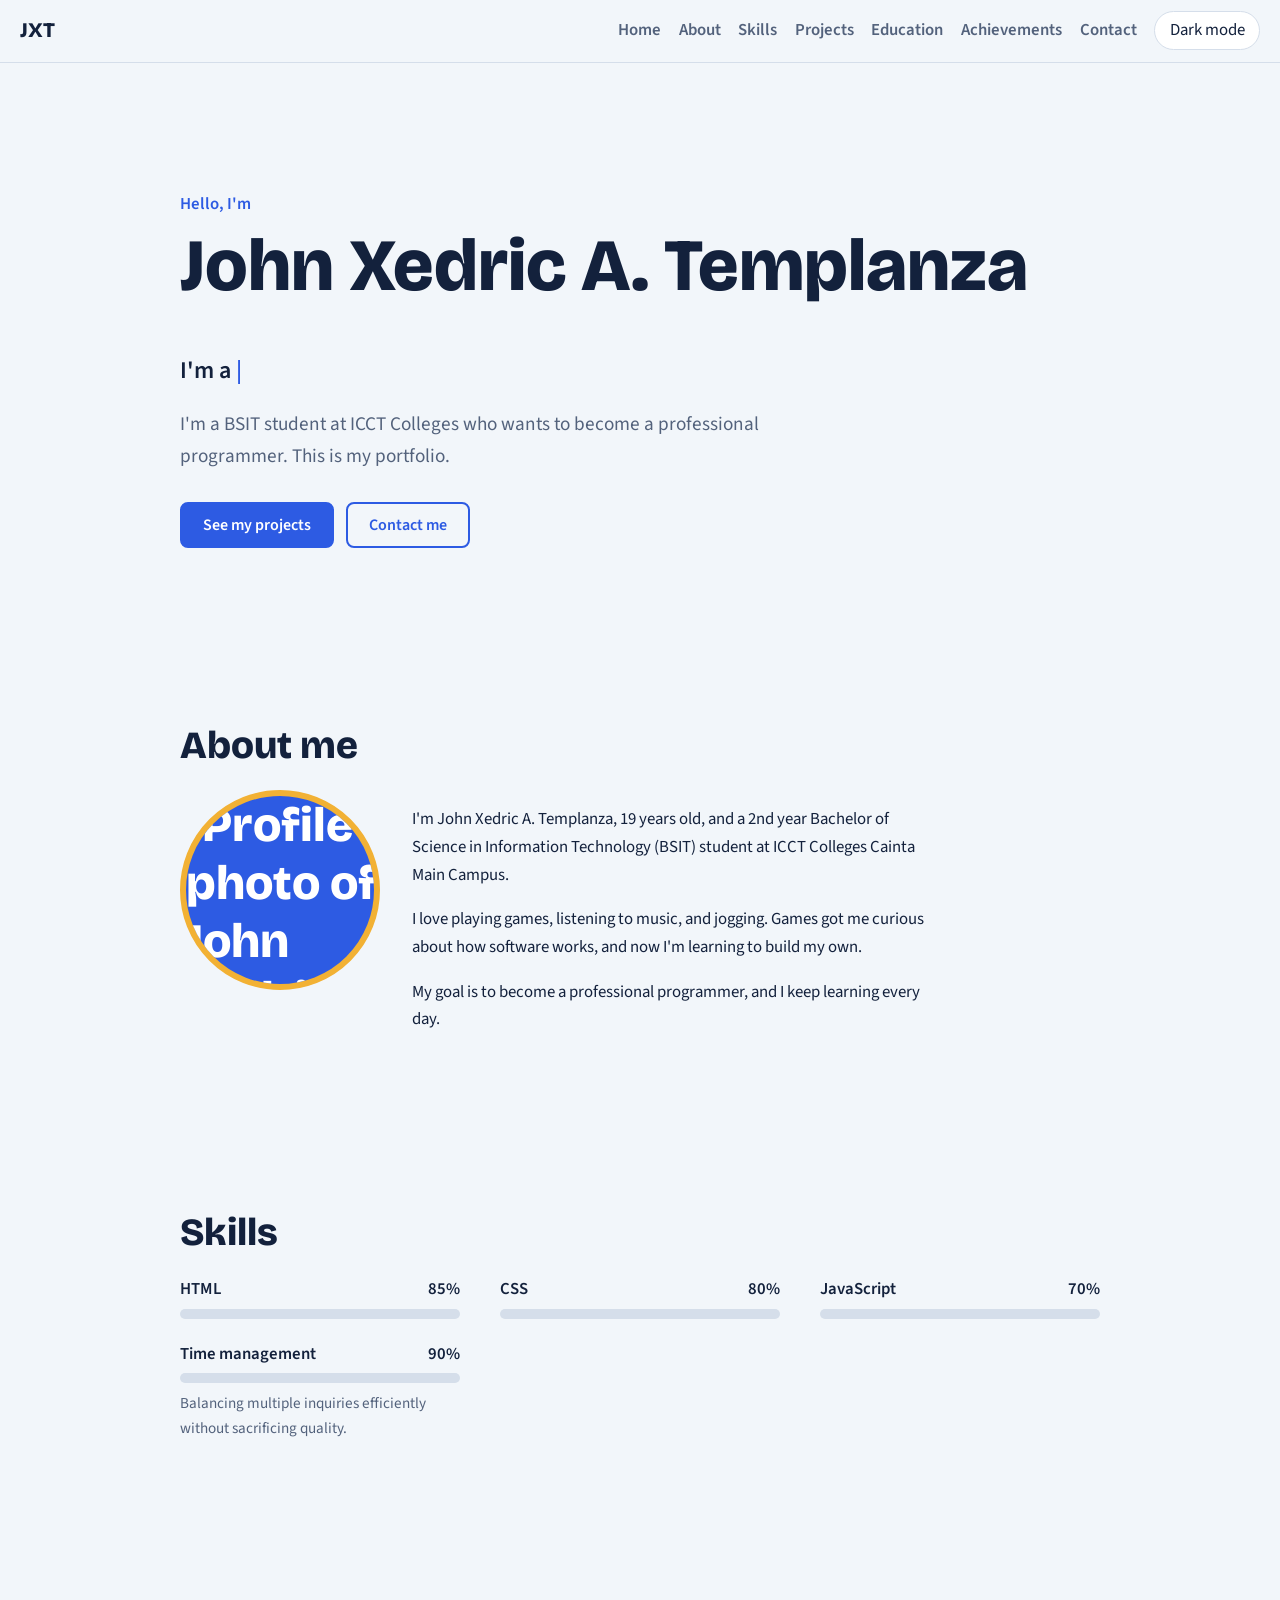
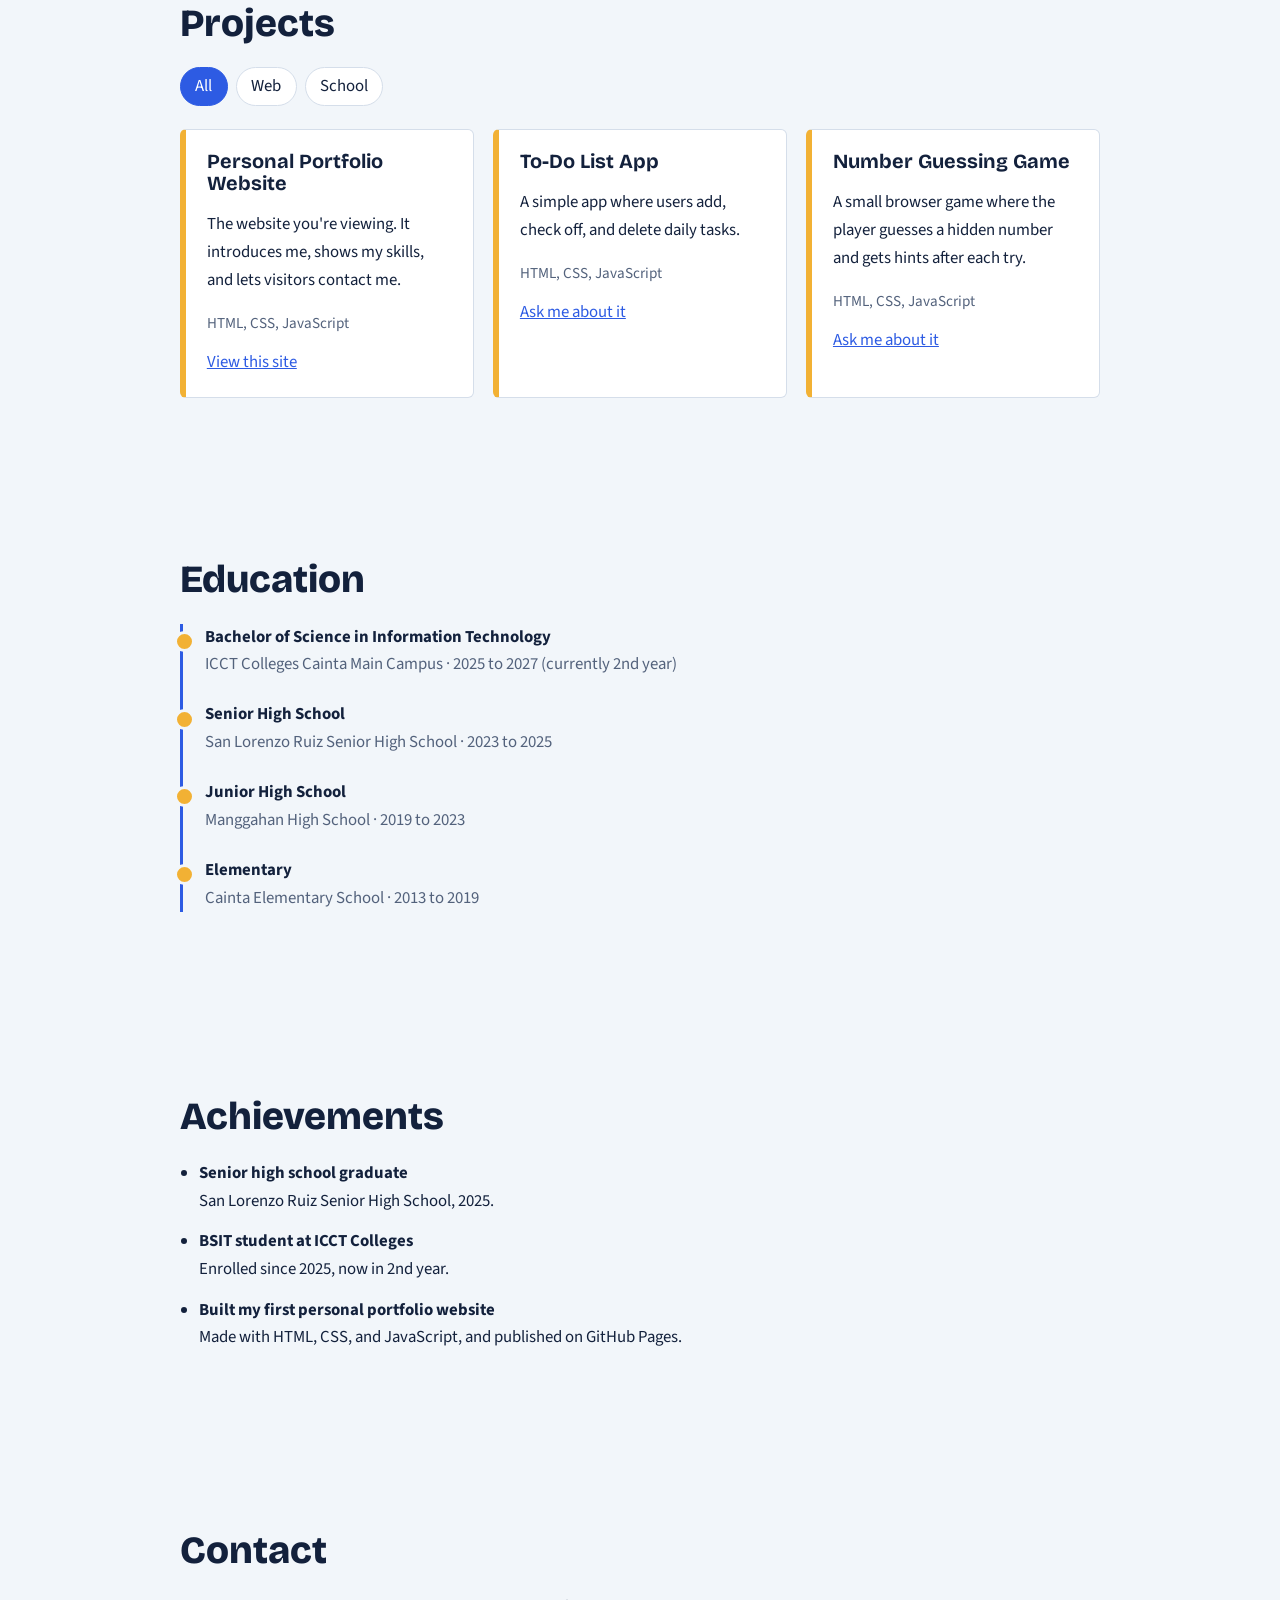
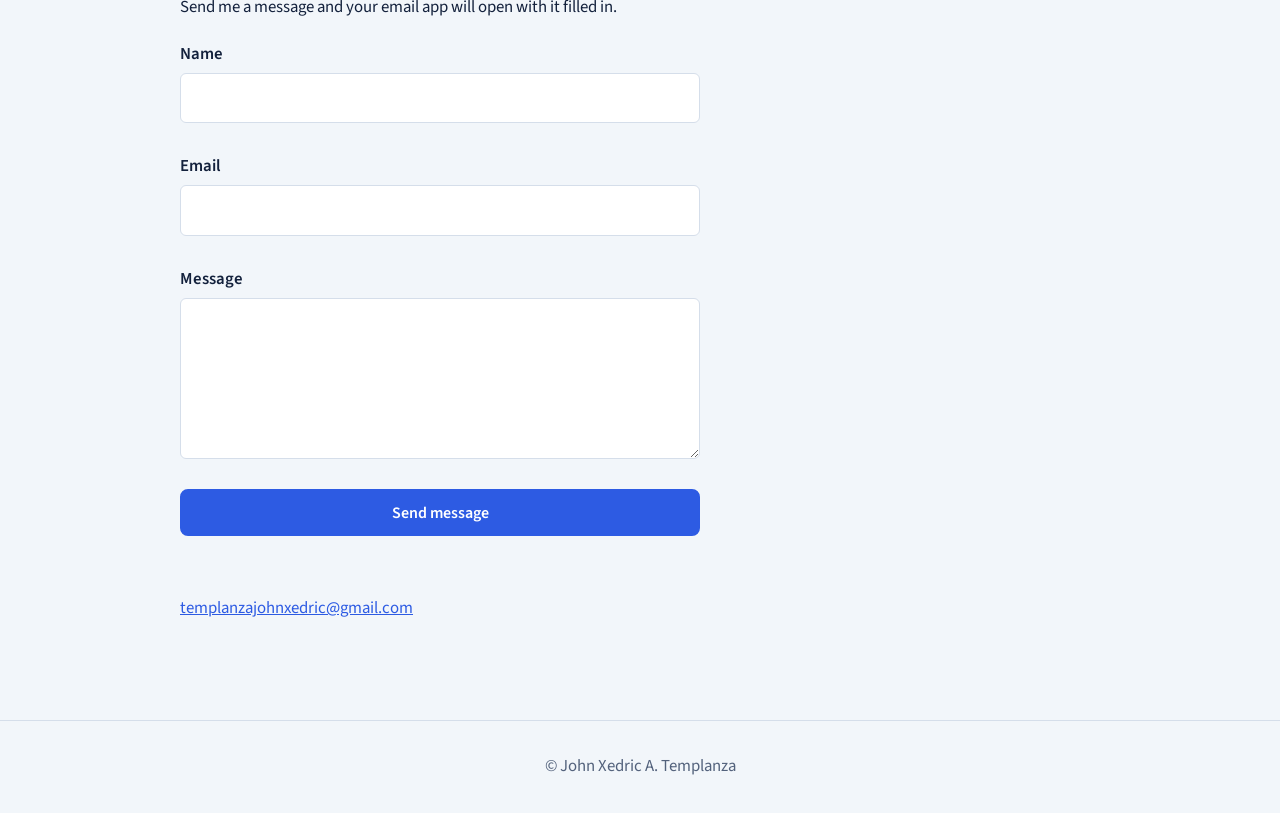
==== index (1).html @ 2cc2347e "Add files via upload" ====
<!DOCTYPE html>
<html lang="en">
<head>
  <meta charset="UTF-8">
  <meta name="viewport" content="width=device-width, initial-scale=1">
  <title>John Xedric A. Templanza | Portfolio</title>
  <meta name="description" content="Personal portfolio of John Xedric A. Templanza.">
  <link rel="preconnect" href="https://fonts.googleapis.com">
  <link rel="preconnect" href="https://fonts.gstatic.com" crossorigin>
  <link href="https://fonts.googleapis.com/css2?family=Bricolage+Grotesque:wght@600;800&family=Source+Sans+3:wght@400;600&display=swap" rel="stylesheet">
  <link rel="stylesheet" href="style.css">
</head>
<body>
  <header class="site-header">
    <a class="logo" href="#home">JXT</a>
    <button id="menu-btn" class="menu-btn" aria-label="Toggle menu" aria-expanded="false">Menu</button>
    <nav id="nav" class="nav">
      <a href="#home">Home</a>
      <a href="#about">About</a>
      <a href="#skills">Skills</a>
      <a href="#projects">Projects</a>
      <a href="#education">Education</a>
      <a href="#achievements">Achievements</a>
      <a href="#contact">Contact</a>
      <button id="theme-btn" class="theme-btn" aria-label="Switch color theme">Dark mode</button>
    </nav>
  </header>

  <main>
    <section id="home" class="hero">
      <p class="hello">Hello, I'm</p>
      <h1>John Xedric A. Templanza</h1>
      <p class="role">I'm a <span id="typed"></span><span class="cursor">|</span></p>
      <p class="lead">I'm a BSIT student at ICCT Colleges who wants to become a professional programmer. This is my portfolio.</p>
      <div class="actions">
        <a class="btn primary" href="#projects">See my projects</a>
        <a class="btn" href="#contact">Contact me</a>
      </div>
    </section>

    <section id="about">
      <h2>About me</h2>
      <div class="about-grid">
        <div class="photo">
          <img src="profile.jpg" alt="Profile photo of John Xedric A. Templanza">
        </div>
        <div>
          <p>I'm John Xedric A. Templanza, 19 years old, and a 2nd year Bachelor of Science in Information Technology (BSIT) student at ICCT Colleges Cainta Main Campus.</p>
          <p>I love playing games, listening to music, and jogging. Games got me curious about how software works, and now I'm learning to build my own.</p>
          <p>My goal is to become a professional programmer, and I keep learning every day.</p>
        </div>
      </div>
    </section>

    <section id="skills">
      <h2>Skills</h2>
      <div class="skills">
        <div class="skill" data-level="85"><div class="skill-top"><span>HTML</span><span>85%</span></div><div class="bar"><i></i></div></div>
        <div class="skill" data-level="80"><div class="skill-top"><span>CSS</span><span>80%</span></div><div class="bar"><i></i></div></div>
        <div class="skill" data-level="70"><div class="skill-top"><span>JavaScript</span><span>70%</span></div><div class="bar"><i></i></div></div>
        <div class="skill" data-level="90"><div class="skill-top"><span>Time management</span><span>90%</span></div><div class="bar"><i></i></div>
          <p class="skill-note">Balancing multiple inquiries efficiently without sacrificing quality.</p></div>
      </div>
    </section>

    <section id="projects">
      <h2>Projects</h2>
      <div class="filters" role="group" aria-label="Filter projects">
        <button class="chip active" data-filter="all">All</button>
        <button class="chip" data-filter="web">Web</button>
        <button class="chip" data-filter="school">School</button>
      </div>
      <div class="projects">
        <article class="project" data-type="web">
          <h3>Personal Portfolio Website</h3>
          <p>The website you're viewing. It introduces me, shows my skills, and lets visitors contact me.</p>
          <p class="tags">HTML, CSS, JavaScript</p>
          <a href="#home">View this site</a>
        </article>
        <article class="project" data-type="school">
          <h3>To-Do List App</h3>
          <p>A simple app where users add, check off, and delete daily tasks.</p>
          <p class="tags">HTML, CSS, JavaScript</p>
          <a href="#contact">Ask me about it</a>
        </article>
        <article class="project" data-type="school">
          <h3>Number Guessing Game</h3>
          <p>A small browser game where the player guesses a hidden number and gets hints after each try.</p>
          <p class="tags">HTML, CSS, JavaScript</p>
          <a href="#contact">Ask me about it</a>
        </article>
      </div>
    </section>

    <section id="education">
      <h2>Education</h2>
      <ol class="timeline">
        <li><strong>Bachelor of Science in Information Technology</strong><span>ICCT Colleges Cainta Main Campus · 2025 to 2027 (currently 2nd year)</span></li>
        <li><strong>Senior High School</strong><span>San Lorenzo Ruiz Senior High School · 2023 to 2025</span></li>
        <li><strong>Junior High School</strong><span>Manggahan High School · 2019 to 2023</span></li>
        <li><strong>Elementary</strong><span>Cainta Elementary School · 2013 to 2019</span></li>
      </ol>
    </section>

    <section id="achievements">
      <h2>Achievements</h2>
      <ul class="achievements">
        <li><strong>Senior high school graduate</strong> San Lorenzo Ruiz Senior High School, 2025.</li>
        <li><strong>BSIT student at ICCT Colleges</strong> Enrolled since 2025, now in 2nd year.</li>
        <li><strong>Built my first personal portfolio website</strong> Made with HTML, CSS, and JavaScript, and published on GitHub Pages.</li>
      </ul>
    </section>

    <section id="contact">
      <h2>Contact</h2>
      <p>Send me a message and your email app will open with it filled in.</p>
      <form id="contact-form" novalidate>
        <label>Name <input id="name" type="text" autocomplete="name" required></label>
        <span class="error" data-for="name"></span>
        <label>Email <input id="email" type="email" autocomplete="email" required></label>
        <span class="error" data-for="email"></span>
        <label>Message <textarea id="message" rows="5" required></textarea></label>
        <span class="error" data-for="message"></span>
        <button class="btn primary" type="submit">Send message</button>
        <p id="form-status" role="status"></p>
      </form>
      <p class="links">
        <a href="mailto:templanzajohnxedric@gmail.com">templanzajohnxedric@gmail.com</a>
      </p>
    </section>
  </main>

  <footer>© <span id="year"></span> John Xedric A. Templanza</footer>
  <script src="script.js"></script>
</body>
</html>
---- style.css ----
:root{
  --bg:#f2f6fa; --surface:#ffffff; --ink:#13213c; --muted:#53627c;
  --accent:#2d5be3; --accent-ink:#ffffff; --pop:#f2b134; --line:#d5deea;
}
:root[data-theme="dark"]{
  --bg:#0e1626; --surface:#16223a; --ink:#e8eefb; --muted:#9fb0cc;
  --accent:#7ea2ff; --accent-ink:#0e1626; --pop:#f2b134; --line:#26365a;
}
*{box-sizing:border-box}
html{scroll-behavior:smooth;scroll-padding-top:72px}
body{margin:0;background:var(--bg);color:var(--ink);font:1.05rem/1.65 "Source Sans 3",system-ui,sans-serif}
h1,h2,h3{font-family:"Bricolage Grotesque",system-ui,sans-serif;line-height:1.1;margin:0 0 .6em}
h1{font-size:clamp(2.4rem,7vw,4.6rem);font-weight:800}
h2{font-size:clamp(1.8rem,4vw,2.4rem);font-weight:800}
h3{font-size:1.25rem}
a{color:var(--accent)}
:focus-visible{outline:3px solid var(--pop);outline-offset:3px}
section{max-width:960px;margin:0 auto;padding:5rem 1.25rem}
p{max-width:65ch}

.site-header{position:sticky;top:0;z-index:10;display:flex;justify-content:space-between;align-items:center;
  padding:.7rem 1.25rem;background:var(--bg);border-bottom:1px solid var(--line)}
.logo{font:800 1.3rem "Bricolage Grotesque",sans-serif;text-decoration:none;color:var(--ink)}
.nav{display:flex;gap:1.1rem;align-items:center}
.nav a{color:var(--muted);text-decoration:none;font-weight:600}
.nav a:hover,.nav a.active{color:var(--accent)}
.menu-btn,.theme-btn,.chip{font:inherit;cursor:pointer;border:1px solid var(--line);background:var(--surface);color:var(--ink);border-radius:999px;padding:.3rem .9rem}
.menu-btn{display:none}

.hero{padding-top:7rem;padding-bottom:6rem}
.hello{color:var(--accent);font-weight:600;margin-bottom:.4rem}
.role{font-size:1.5rem;font-weight:600;margin:.6rem 0 1rem}
#typed{border-bottom:4px solid var(--pop)}
.cursor{animation:blink 1s steps(1) infinite;color:var(--accent)}
@keyframes blink{50%{opacity:0}}
.lead{color:var(--muted);font-size:1.2rem}
.actions{display:flex;gap:.8rem;flex-wrap:wrap;margin-top:1.8rem}
.btn{display:inline-block;font:600 1rem "Source Sans 3",sans-serif;text-decoration:none;cursor:pointer;
  border:2px solid var(--accent);color:var(--accent);background:transparent;border-radius:8px;padding:.65rem 1.3rem}
.btn.primary{background:var(--accent);color:var(--accent-ink)}
.btn:hover{transform:translateY(-2px)}

.about-grid{display:grid;grid-template-columns:200px 1fr;gap:2rem;align-items:start}
.photo{width:200px;aspect-ratio:1;border-radius:50%;background:var(--accent);color:var(--accent-ink);
  display:grid;place-items:center;font:800 3rem "Bricolage Grotesque",sans-serif;overflow:hidden;border:6px solid var(--pop)}
.photo img{width:100%;height:100%;object-fit:cover}

.skills{display:grid;grid-template-columns:repeat(auto-fit,minmax(260px,1fr));gap:1.4rem 2.5rem}
.skill-top{display:flex;justify-content:space-between;font-weight:600;margin-bottom:.3rem}
.skill-note{margin:.5rem 0 0;color:var(--muted);font-size:.95rem}
.bar{height:10px;background:var(--line);border-radius:99px;overflow:hidden}
.bar i{display:block;height:100%;width:0;background:var(--accent);border-radius:99px;transition:width 1.1s ease}

.filters{display:flex;gap:.5rem;margin-bottom:1.4rem}
.chip.active{background:var(--accent);color:var(--accent-ink);border-color:var(--accent)}
.projects{display:grid;grid-template-columns:repeat(auto-fit,minmax(260px,1fr));gap:1.2rem}
.project{background:var(--surface);border:1px solid var(--line);border-left:6px solid var(--pop);border-radius:6px;padding:1.3rem}
.project.hidden{display:none}
.tags{color:var(--muted);font-size:.95rem;margin:.2rem 0 .8rem}

.timeline{list-style:none;margin:0;padding:0 0 0 1.4rem;border-left:3px solid var(--accent)}
.timeline li{margin-bottom:1.4rem;position:relative}
.timeline li::before{content:"";position:absolute;left:calc(-1.4rem - 9px);top:.45rem;width:15px;height:15px;border-radius:50%;background:var(--pop);border:3px solid var(--bg)}
.timeline strong{display:block}
.timeline span{color:var(--muted)}
.achievements{padding-left:1.2rem}
.achievements li{margin-bottom:.8rem}
.achievements strong{display:block}

form{display:grid;gap:.4rem;max-width:520px;margin:1.2rem 0}
label{display:grid;gap:.25rem;font-weight:600}
input,textarea{font:inherit;padding:.65rem;border:1px solid var(--line);border-radius:6px;background:var(--surface);color:var(--ink)}
.error{color:#d6455d;font-size:.9rem;min-height:1.1rem}
#form-status{color:var(--accent);font-weight:600}
.links{display:flex;gap:1.4rem;flex-wrap:wrap}
footer{text-align:center;padding:2rem;color:var(--muted);border-top:1px solid var(--line)}

@media (max-width:720px){
  .menu-btn{display:block}
  .nav{display:none;position:absolute;top:100%;left:0;right:0;flex-direction:column;align-items:flex-start;
    background:var(--bg);padding:1rem 1.25rem;border-bottom:1px solid var(--line)}
  .nav.open{display:flex}
  .about-grid{grid-template-columns:1fr}
  .photo{width:150px}
}
@media (prefers-reduced-motion:reduce){
  html{scroll-behavior:auto}
  .cursor{animation:none}
  .bar i,.btn{transition:none}
}
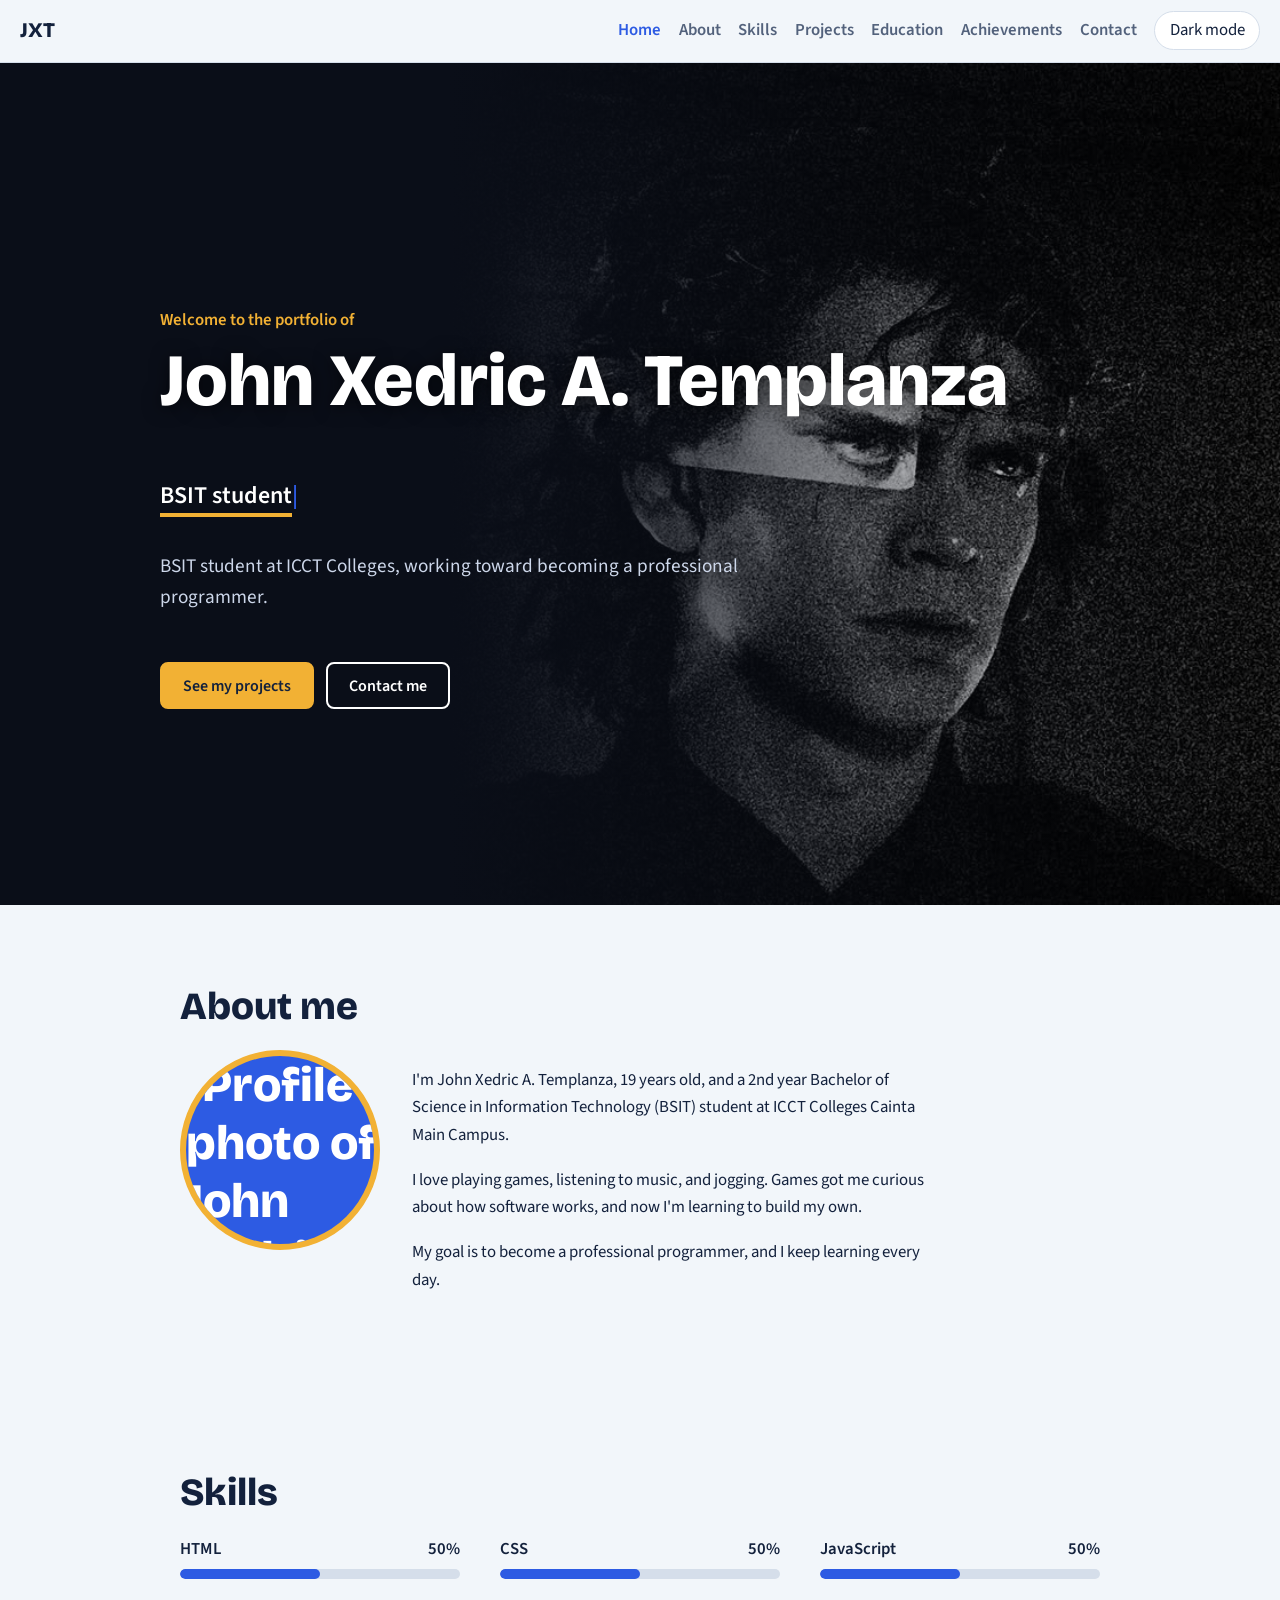
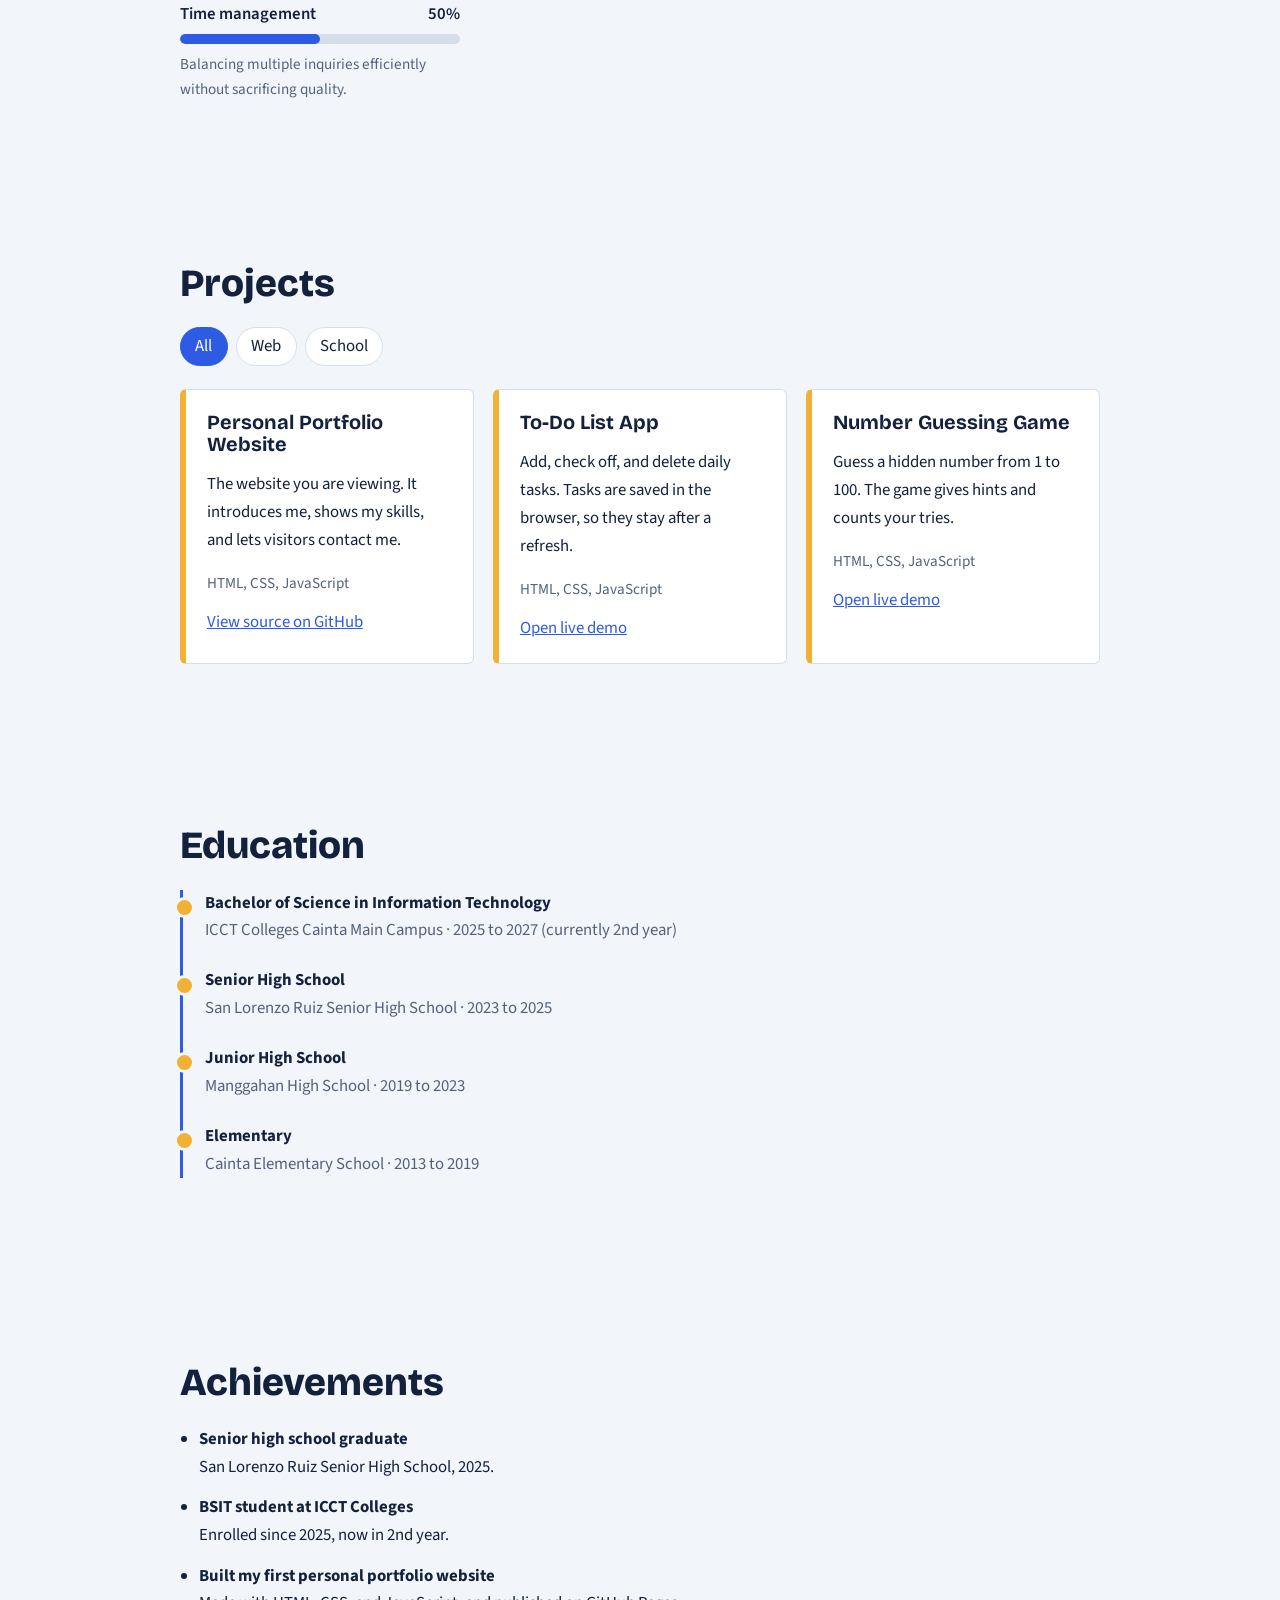
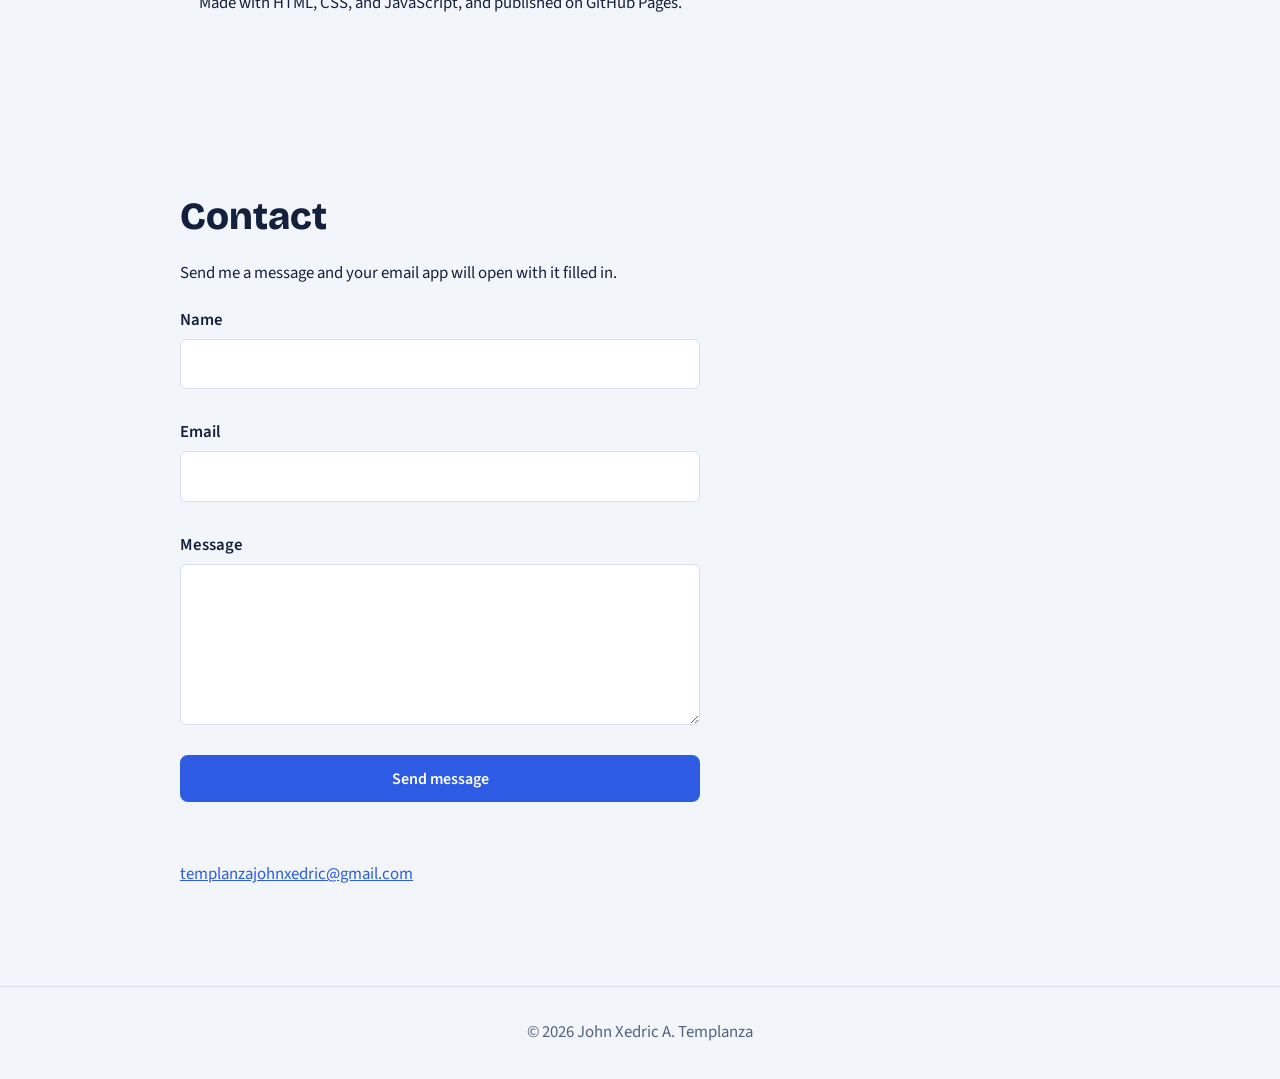
==== commit 2adae38a: "Add files via upload" ====
--- a/index (1).html
+++ b/index (1).html
@@ -28,10 +28,10 @@
 
   <main>
     <section id="home" class="hero">
-      <p class="hello">Hello, I'm</p>
+      <p class="hello">Welcome to the portfolio of</p>
       <h1>John Xedric A. Templanza</h1>
-      <p class="role">I'm a <span id="typed"></span><span class="cursor">|</span></p>
-      <p class="lead">I'm a BSIT student at ICCT Colleges who wants to become a professional programmer. This is my portfolio.</p>
+      <p class="role"><span id="typed"></span><span class="cursor">|</span></p>
+      <p class="lead">BSIT student at ICCT Colleges, working toward becoming a professional programmer.</p>
       <div class="actions">
         <a class="btn primary" href="#projects">See my projects</a>
         <a class="btn" href="#contact">Contact me</a>
@@ -55,10 +55,10 @@
     <section id="skills">
       <h2>Skills</h2>
       <div class="skills">
-        <div class="skill" data-level="85"><div class="skill-top"><span>HTML</span><span>85%</span></div><div class="bar"><i></i></div></div>
-        <div class="skill" data-level="80"><div class="skill-top"><span>CSS</span><span>80%</span></div><div class="bar"><i></i></div></div>
-        <div class="skill" data-level="70"><div class="skill-top"><span>JavaScript</span><span>70%</span></div><div class="bar"><i></i></div></div>
-        <div class="skill" data-level="90"><div class="skill-top"><span>Time management</span><span>90%</span></div><div class="bar"><i></i></div>
+        <div class="skill" data-level="50"><div class="skill-top"><span>HTML</span><span>50%</span></div><div class="bar"><i></i></div></div>
+        <div class="skill" data-level="50"><div class="skill-top"><span>CSS</span><span>50%</span></div><div class="bar"><i></i></div></div>
+        <div class="skill" data-level="50"><div class="skill-top"><span>JavaScript</span><span>50%</span></div><div class="bar"><i></i></div></div>
+        <div class="skill" data-level="50"><div class="skill-top"><span>Time management</span><span>50%</span></div><div class="bar"><i></i></div>
           <p class="skill-note">Balancing multiple inquiries efficiently without sacrificing quality.</p></div>
       </div>
     </section>
@@ -73,21 +73,21 @@
       <div class="projects">
         <article class="project" data-type="web">
           <h3>Personal Portfolio Website</h3>
-          <p>The website you're viewing. It introduces me, shows my skills, and lets visitors contact me.</p>
+          <p>The website you are viewing. It introduces me, shows my skills, and lets visitors contact me.</p>
           <p class="tags">HTML, CSS, JavaScript</p>
-          <a href="#home">View this site</a>
+          <a href="https://github.com/Xedric123/John_Xedric_A._Templanza" target="_blank" rel="noopener">View source on GitHub</a>
         </article>
         <article class="project" data-type="school">
           <h3>To-Do List App</h3>
-          <p>A simple app where users add, check off, and delete daily tasks.</p>
+          <p>Add, check off, and delete daily tasks. Tasks are saved in the browser, so they stay after a refresh.</p>
           <p class="tags">HTML, CSS, JavaScript</p>
-          <a href="#contact">Ask me about it</a>
+          <a href="todo.html">Open live demo</a>
         </article>
         <article class="project" data-type="school">
           <h3>Number Guessing Game</h3>
-          <p>A small browser game where the player guesses a hidden number and gets hints after each try.</p>
+          <p>Guess a hidden number from 1 to 100. The game gives hints and counts your tries.</p>
           <p class="tags">HTML, CSS, JavaScript</p>
-          <a href="#contact">Ask me about it</a>
+          <a href="guess.html">Open live demo</a>
         </article>
       </div>
     </section>
--- a/style.css
+++ b/style.css
@@ -88,3 +88,31 @@
   .cursor{animation:none}
   .bar i,.btn{transition:none}
 }
+
+/* ---- Hero with photo background ---- */
+.hero{
+  max-width:none;margin:0;min-height:calc(100svh - 58px);
+  padding:6rem max(1.25rem, calc((100% - 960px) / 2)) 4rem;
+  display:flex;flex-direction:column;justify-content:flex-end;
+  background-color:#0a0e18;
+  background-image:
+    linear-gradient(to top, rgba(10,14,24,.96) 0%, rgba(10,14,24,.7) 40%, rgba(10,14,24,.2) 100%),
+    url("background.jpg");
+  background-size:cover;background-position:center 20%;background-repeat:no-repeat;
+  color:#fff;
+}
+.hero .hello{color:var(--pop)}
+.hero h1{color:#fff;text-shadow:0 2px 18px rgba(0,0,0,.6)}
+.hero .role{color:#fff}
+.hero .lead{color:#cdd7ea}
+.hero .btn{color:#fff;border-color:#fff}
+.hero .btn.primary{background:var(--pop);border-color:var(--pop);color:#13213c}
+@media (min-width:800px){
+  .hero{
+    background-image:
+      linear-gradient(to right, #0a0e18 0%, #0a0e18 35%, rgba(10,14,24,.35) 70%, rgba(10,14,24,0) 100%),
+      url("background.jpg");
+    background-size:auto 100%;background-position:right center;
+    justify-content:center;
+  }
+}
